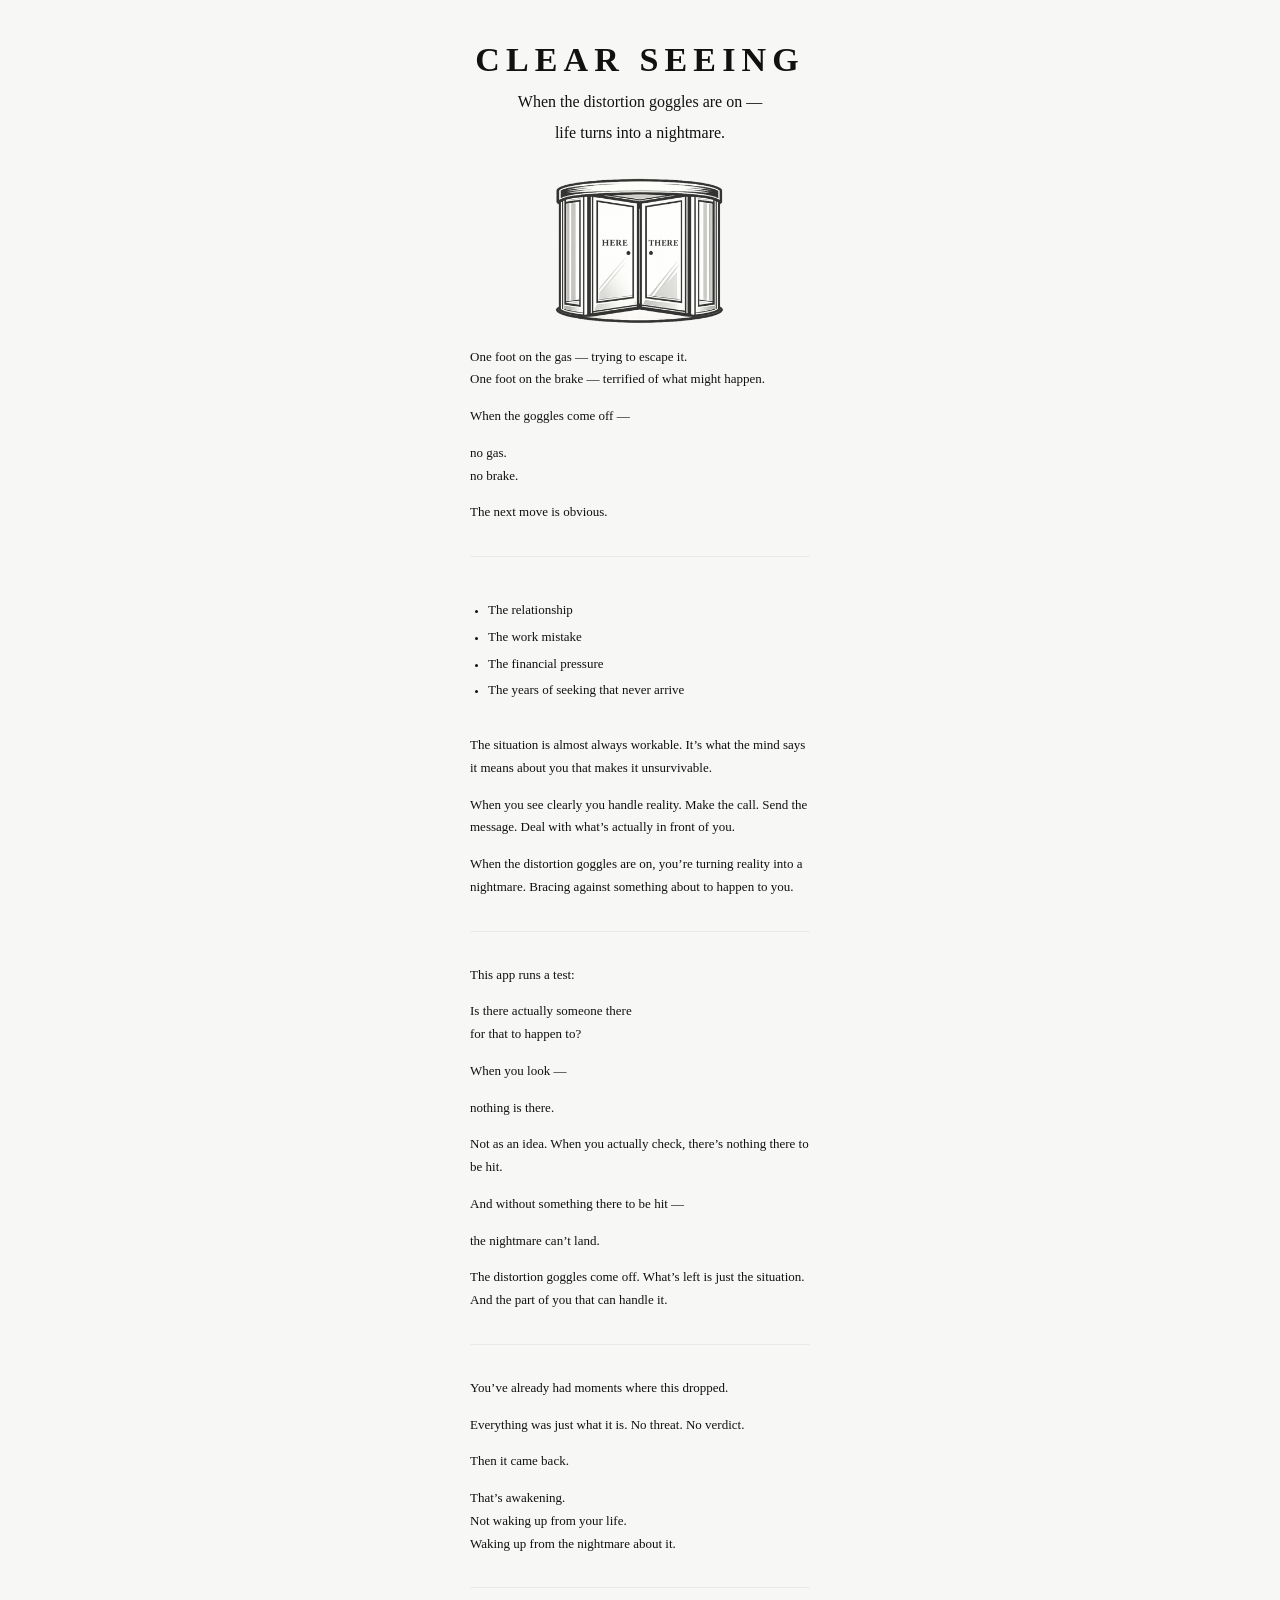
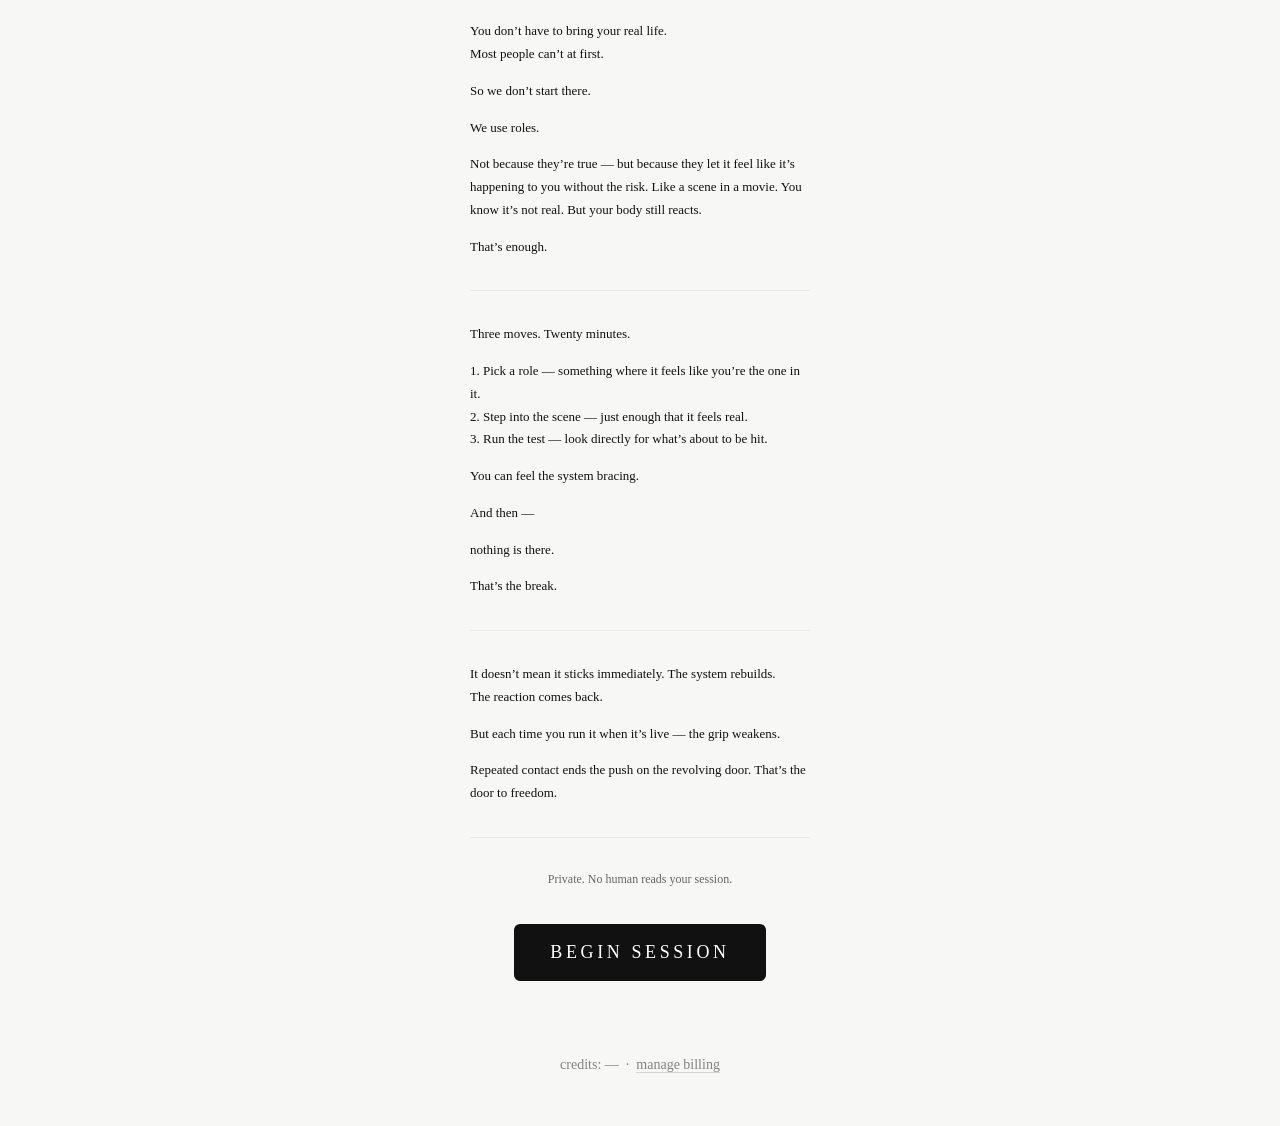
==== templates/index.html @ 1f86a377 "Update text to include testing context Modify the subtitle text in the index template to include the" ====
<!DOCTYPE html>
<html lang="en">
<head>
    <meta charset="UTF-8" />
    <meta name="viewport" content="width=device-width, initial-scale=1.0" />
    <title>Clear Seeing</title>
    <link rel="stylesheet" href="/static/style.css?v=12" />
</head>
<body>

<div id="app">

    <!-- LANDING SCREEN -->
    <div id="landing-screen">
        <div class="landing-inner">
            <h1 class="logo">CLEAR SEEING</h1>

            <div class="headline">
                <p>When the distortion goggles are on &mdash;</p>
                <p>life turns into a nightmare.</p>
            </div>

            <img src="/static/assets/revolving-door.png" class="door-image" alt="Revolving door">

            <div class="landing-body">
                <p>One foot on the gas &mdash; trying to escape it.<br>One foot on the brake &mdash; terrified of what might happen.</p>
                <p>When the goggles come off &mdash;</p>
                <p>no gas.<br>no brake.</p>
                <p>The next move is obvious.</p>
            </div>

            <div class="landing-rule"></div>

            <div class="landing-body">
                <ul class="nightmare-list">
                    <li>The relationship</li>
                    <li>The work mistake</li>
                    <li>The financial pressure</li>
                    <li>The years of seeking that never arrive</li>
                </ul>
                <p>The situation is almost always workable. It&rsquo;s what the mind says it means about you that makes it unsurvivable.</p>
                <p>When you see clearly you handle reality. Make the call. Send the message. Deal with what&rsquo;s actually in front of you.</p>
                <p>When the distortion goggles are on, you&rsquo;re turning reality into a nightmare. Bracing against something about to happen to you.</p>
            </div>

            <div class="landing-rule"></div>

            <div class="landing-body">
                <p>This app runs a test:</p>
                <p>Is there actually someone there<br>for that to happen to?</p>
                <p>When you look &mdash;</p>
                <p>nothing is there.</p>
                <p>Not as an idea. When you actually check, there&rsquo;s nothing there to be hit.</p>
                <p>And without something there to be hit &mdash;</p>
                <p>the nightmare can&rsquo;t land.</p>
                <p>The distortion goggles come off. What&rsquo;s left is just the situation. And the part of you that can handle it.</p>
            </div>

            <div class="landing-rule"></div>

            <div class="landing-body">
                <p>You&rsquo;ve already had moments where this dropped.</p>
                <p>Everything was just what it is. No threat. No verdict.</p>
                <p>Then it came back.</p>
                <p>That&rsquo;s awakening.<br>Not waking up from your life.<br>Waking up from the nightmare about it.</p>
            </div>

            <div class="landing-rule"></div>

            <div class="landing-body">
                <p>You don&rsquo;t have to bring your real life.<br>Most people can&rsquo;t at first.</p>
                <p>So we don&rsquo;t start there.</p>
                <p>We use roles.</p>
                <p>Not because they&rsquo;re true &mdash; but because they let it feel like it&rsquo;s happening to you without the risk. Like a scene in a movie. You know it&rsquo;s not real. But your body still reacts.</p>
                <p>That&rsquo;s enough.</p>
            </div>

            <div class="landing-rule"></div>

            <div class="landing-body">
                <p>Three moves. Twenty minutes.</p>
                <p>1. Pick a role &mdash; something where it feels like you&rsquo;re the one in it.<br>2. Step into the scene &mdash; just enough that it feels real.<br>3. Run the test &mdash; look directly for what&rsquo;s about to be hit.</p>
                <p>You can feel the system bracing.</p>
                <p>And then &mdash;</p>
                <p>nothing is there.</p>
                <p>That&rsquo;s the break.</p>
            </div>

            <div class="landing-rule"></div>

            <div class="landing-body">
                <p>It doesn&rsquo;t mean it sticks immediately. The system rebuilds.<br>The reaction comes back.</p>
                <p>But each time you run it when it&rsquo;s live &mdash; the grip weakens.</p>
                <p>Repeated contact ends the push on the revolving door. That&rsquo;s the door to freedom.</p>
            </div>

            <div class="landing-rule"></div>

            <p class="landing-prereq">Private. No human reads your session.</p>
            <button id="start-btn" onclick="startSession()">BEGIN SESSION</button>
        </div>
    </div>

    <!-- ORIENTATION SCREEN — card selection -->
    <div id="orientation-screen" style="display:none;">
        <div class="card-select-inner">
            <div class="session-logo">CLEAR SEEING</div>
            <div class="session-divider"></div>
            <p class="card-select-title">Pick one that feels closest</p>
            <p class="card-select-sub">You don&rsquo;t need it to be true. Just real enough so we can run the test.</p>

            <div class="card-grid">

                <div class="role-card" onclick="selectCard('THE IMPOSTER', this)">
                    <div class="card-icon">
                        <svg width="40" height="40" viewBox="0 0 40 40" fill="none" stroke="currentColor" stroke-width="1.5" stroke-linecap="round" stroke-linejoin="round">
                            <path d="M20 6 C12 6 7 11 7 18 L7 24 C7 30 13 35 20 35 C27 35 33 30 33 24 L33 18 C33 11 28 6 20 6 Z"/>
                            <path d="M14 20 Q14 23 17 23 Q20 23 20 20"/>
                            <path d="M20 20 Q20 23 23 23 Q26 23 26 20"/>
                            <path d="M13 28 Q16.5 31 20 31 Q23.5 31 27 28"/>
                        </svg>
                    </div>
                    <div class="card-name">THE IMPOSTER</div>
                    <div class="card-question">What if they see through me?</div>
                </div>

                <div class="role-card" onclick="selectCard('THE ABANDONED', this)">
                    <div class="card-icon">
                        <svg width="40" height="40" viewBox="0 0 40 40" fill="none" stroke="currentColor" stroke-width="1.5" stroke-linecap="round" stroke-linejoin="round">
                            <circle cx="20" cy="11" r="5"/>
                            <path d="M11 35 L11 26 C11 21 15 18 20 18 C25 18 29 21 29 26 L29 35"/>
                        </svg>
                    </div>
                    <div class="card-name">THE ABANDONED</div>
                    <div class="card-question">What if I get left out?</div>
                </div>

                <div class="role-card" onclick="selectCard('THE FRAUD', this)">
                    <div class="card-icon">
                        <svg width="40" height="40" viewBox="0 0 40 40" fill="none" stroke="currentColor" stroke-width="1.5" stroke-linecap="round" stroke-linejoin="round">
                            <path d="M20 5 L33 10 L33 22 C33 30 20 36 20 36 C20 36 7 30 7 22 L7 10 Z"/>
                            <path d="M21 12 L18 19 L22 21 L19 29"/>
                        </svg>
                    </div>
                    <div class="card-name">THE FRAUD</div>
                    <div class="card-question">What if I can&rsquo;t hold this together?</div>
                </div>

                <div class="role-card" onclick="selectCard('THE MARKED', this)">
                    <div class="card-icon">
                        <svg width="40" height="40" viewBox="0 0 40 40" fill="none" stroke="currentColor" stroke-width="1.5" stroke-linecap="round" stroke-linejoin="round">
                            <path d="M20 5 L33 10 L33 22 C33 30 20 36 20 36 C20 36 7 30 7 22 L7 10 Z"/>
                            <circle cx="20" cy="19" r="4"/>
                        </svg>
                    </div>
                    <div class="card-name">THE MARKED</div>
                    <div class="card-question">What if this defines me?</div>
                </div>

                <div class="role-card" onclick="selectCard('THE UNRAVELING', this)">
                    <div class="card-icon">
                        <svg width="40" height="40" viewBox="0 0 40 40" fill="none" stroke="currentColor" stroke-width="1.5" stroke-linecap="round" stroke-linejoin="round">
                            <path d="M5 20 C5 20 11 11 20 11 C29 11 35 20 35 20 C35 20 29 29 20 29 C11 29 5 20 5 20 Z"/>
                            <circle cx="20" cy="20" r="5"/>
                            <circle cx="20" cy="20" r="2" fill="currentColor" stroke="none"/>
                        </svg>
                    </div>
                    <div class="card-name">THE UNRAVELING</div>
                    <div class="card-question">What if everything starts slipping?</div>
                </div>

            </div>

            <p class="card-privacy">Private. No human reads your session.</p>
            <p class="card-how-link"><a href="/how-it-works">How does this work? &rarr;</a></p>

            <!-- hidden elements kept for JS compatibility until Step 3 -->
            <textarea id="orientation-input" style="display:none;" rows="3" onkeydown="handleOrientationKey(event)"></textarea>
            <button id="orientation-send-btn" style="display:none;" onclick="sendOrientationMessage()">Send</button>
            <p id="privacy-note" style="display:none;"></p>
        </div>
    </div>

    <!-- CHAT AREA -->
    <div id="chat-area" style="display:none;">
        <div id="chat-header">
            <div class="session-logo">CLEAR SEEING</div>
            <div class="session-divider"></div>
        </div>
        <div id="chat-intro"></div>
        <div id="situation-anchor" style="display:none;"></div>
        <div id="transcript"></div>
        <div id="input-row">
            <textarea id="user-input" placeholder="" rows="3" onkeydown="handleKey(event)"></textarea>
            <button id="send-btn" onclick="sendMessage()">Send</button>
        </div>
    </div>

    <!-- PERSISTENT FOOTER — visible on landing and during session -->
    <p class="session-footer">
        credits: <span id="tank-value">—</span>
        &nbsp;&middot;&nbsp;
        <a href="#" onclick="manageBilling(event)">manage billing</a>
    </p>

</div>

<script src="/static/app.js"></script>
<script>
document.getElementById('orientation-send-btn').addEventListener('click', function() {
    document.getElementById('privacy-note').style.display = 'none';
});
</script>
</body>
</html>
---- static/style.css ----
*, *::before, *::after {
    box-sizing: border-box;
    margin: 0;
    padding: 0;
}

:root {
    --bg: #F7F7F5;
    --fg: #111111;
    --muted: #666666;
    --border: #E5E5E5;
    --chat-border: #E5E5E5;
    --assistant-bg: #FFFFFF;
    --user-bg: #F0F0EE;
}

html, body {
    font-family: Georgia, serif;
    background: var(--bg);
    color: var(--fg);
    font-size: 16px;
    line-height: 1.65;
}

p {
    margin-bottom: 10px;
}

#app {
}

/* ─── LANDING ─────────────────────────────────────────────── */

#landing-screen {
    display: flex;
    align-items: center;
    justify-content: center;
    min-height: 100vh;
    padding: 2rem 1rem;
}

.landing-inner {
    display: flex;
    flex-direction: column;
    align-items: center;
    width: 100%;
    max-width: 340px;
    text-align: center;
}

.logo {
    font-family: Georgia, serif;
    font-size: 34px;
    font-weight: bold;
    letter-spacing: 0.18em;
    color: var(--fg);
    text-transform: uppercase;
    margin-bottom: 4px;
}

.door-image {
    width: 180px;
    max-width: 180px;
    opacity: 0.8;
    display: block;
    margin: 20px auto 16px auto;
}

.nightmare-list,
.nightmare-list li {
    font-size: 13px !important;
    line-height: 1.75 !important;
    font-weight: normal !important;
    font-family: inherit !important;
    color: var(--fg) !important;
}

.nightmare-list {
    margin: 10px 0 14px 0;
    padding-left: 18px;
}

.nightmare-list li {
    margin-bottom: 4px;
}

.nightmare-list li::marker {
    font-size: 0.9em;
}

.headline {
    line-height: 1.3;
    color: var(--fg);
}

.headline > div:first-child {
    font-size: 15px;
    margin-top: 0;
}

.headline .italic {
    font-size: 15px;
    font-style: italic;
    margin-top: 4px;
}

.subtext {
    font-size: 1rem;
    color: var(--fg);
    margin-top: 10px;
    margin-bottom: 16px;
}

.landing-rule {
    width: 100%;
    height: 1px;
    background: #EAEAEA;
    margin: 32px 0;
}

.landing-body {
    width: 100%;
    text-align: left;
    display: flex;
    flex-direction: column;
    gap: 14px;
}

.landing-body p {
    font-size: 13px;
    color: var(--fg);
    line-height: 1.75;
    margin: 0;
}

.landing-tagline {
    font-size: 14px;
    font-weight: bold;
    color: var(--fg);
    line-height: 1.6;
    text-align: center;
    margin: 0;
}

.landing-prereq {
    font-size: 12px;
    color: #666666;
    text-align: center;
    margin: 0 0 12px 0;
    line-height: 1.5;
}

#start-btn {
    background: #111111;
    border: none;
    color: #FFFFFF;
    font-family: Georgia, serif;
    font-size: 18px;
    padding: 18px 36px;
    cursor: pointer;
    letter-spacing: 0.2em;
    text-transform: uppercase;
    margin-top: 24px;
    border-radius: 6px;
    transition: all 0.15s ease;
}

#start-btn:hover {
    background: #333333;
    transform: translateY(-1px);
}

#start-btn:disabled {
    opacity: 0.5;
    cursor: not-allowed;
}

.landing-footer {
    font-size: 0.8rem;
    color: var(--muted);
}

.landing-footer a {
    color: var(--muted);
    text-decoration: none;
    border-bottom: 1px solid #CCCCCC;
}

.landing-footer a:hover {
    color: var(--fg);
    border-bottom-color: var(--fg);
}

/* ─── ORIENTATION / SESSION SCREEN ───────────────────────── */

#orientation-screen {
    display: flex;
    align-items: center;
    justify-content: center;
    min-height: 100vh;
    padding: 2rem 1rem;
}

.orientation-inner {
    display: flex;
    flex-direction: column;
    align-items: center;
    width: 100%;
    max-width: 460px;
    gap: 0;
    text-align: center;
}

.session-header {
    display: flex;
    flex-direction: column;
    align-items: center;
    gap: 0.75rem;
}

.session-logo {
    font-size: 20px;
    letter-spacing: 0.25em;
    font-weight: normal;
    color: var(--fg);
    text-transform: uppercase;
}

.session-headline {
    display: flex;
    flex-direction: column;
    gap: 0;
    line-height: 1.3;
}

.session-push {
    font-size: 24px;
    color: var(--fg);
}

.session-obvious {
    font-size: 24px;
    font-style: italic;
    color: var(--fg);
}

.session-divider {
    width: 180px;
    height: 1px;
    background: #EAEAEA;
    margin: 0.8rem 0 1.4rem;
}

.session-prompt {
    font-size: 20px;
    color: var(--fg);
    margin: 0 0 6px;
}

.session-preamble {
    font-size: 13px;
    font-style: italic;
    color: #666666;
    text-align: center;
    margin-bottom: 6px;
    line-height: 1.6;
}

.session-how-link {
    font-size: 13px;
    text-align: center;
    margin-top: 0;
    margin-bottom: 1.6rem;
}

.session-how-link a {
    color: #555555;
    text-decoration: none;
}

.session-how-link a:hover {
    color: #888888;
}

body.session-started .session-preamble {
    display: none;
}

.orientation-input-wrap {
    width: 100%;
}

.orientation-input-row {
    display: flex;
    gap: 10px;
    width: 100%;
    align-items: center;
}

#orientation-input {
    flex: 1;
    font-family: Georgia, serif;
    font-size: 0.95rem;
    background: #FFFFFF;
    border: 1px solid #DDDDDD;
    border-radius: 10px;
    color: var(--fg);
    padding: 14px;
    resize: none;
    outline: none;
    line-height: 1.5;
    box-shadow: 0 2px 12px rgba(0, 0, 0, 0.05);
    transition: all 0.2s ease;
}

#orientation-input:focus {
    border-color: #BBBBBB;
    box-shadow: 0 4px 18px rgba(0, 0, 0, 0.08);
}

#orientation-send-btn {
    background: #111111;
    border: none;
    border-radius: 6px;
    color: #FFFFFF;
    font-family: Georgia, serif;
    font-size: 0.8rem;
    padding: 10px 16px;
    cursor: pointer;
    letter-spacing: 0.12em;
    text-transform: uppercase;
    white-space: nowrap;
    height: 42px;
    transition: all 0.15s ease;
}

#orientation-send-btn:hover {
    background: #333333;
    transform: translateY(-1px);
}

#orientation-send-btn:disabled {
    opacity: 0.4;
    cursor: not-allowed;
}

/* ─── CARD SELECTION SCREEN ─────────────────────────────── */

.card-select-inner {
    display: flex;
    flex-direction: column;
    align-items: center;
    width: 100%;
    max-width: 720px;
    text-align: center;
    padding: 0 1rem;
}

.card-select-title {
    font-size: 20px;
    font-weight: bold;
    color: var(--fg);
    margin: 0 0 6px;
    letter-spacing: 0.02em;
}

.card-select-sub {
    font-size: 14px;
    color: #777777;
    font-style: italic;
    margin: 0 0 32px;
}

.card-grid {
    display: flex;
    flex-wrap: wrap;
    justify-content: center;
    gap: 20px;
    width: 100%;
    margin-bottom: 28px;
}

.role-card {
    width: 200px;
    background: #FFFFFF;
    border: 1.5px solid transparent;
    border-radius: 12px;
    padding: 24px 20px;
    cursor: pointer;
    box-shadow: 0 2px 12px rgba(0, 0, 0, 0.07);
    transition: box-shadow 0.18s ease, border-color 0.18s ease, transform 0.18s ease;
    text-align: center;
}

.role-card:hover {
    box-shadow: 0 6px 24px rgba(0, 0, 0, 0.13);
    transform: translateY(-2px);
}

.role-card.selected {
    border-color: #333333;
    box-shadow: 0 4px 20px rgba(0, 0, 0, 0.12);
}

.card-icon {
    display: flex;
    justify-content: center;
    align-items: center;
    margin-bottom: 12px;
    color: #444444;
}

.card-name {
    font-size: 11px;
    font-weight: bold;
    letter-spacing: 0.15em;
    text-transform: uppercase;
    color: var(--fg);
    margin-bottom: 8px;
}

.card-question {
    font-size: 14px;
    color: #666666;
    line-height: 1.5;
    font-style: italic;
}

#card-continue-wrap {
    margin-bottom: 24px;
}

#card-continue-btn {
    background: #111111;
    border: none;
    border-radius: 6px;
    color: #FFFFFF;
    font-family: Georgia, serif;
    font-size: 0.8rem;
    padding: 12px 36px;
    cursor: pointer;
    letter-spacing: 0.12em;
    text-transform: uppercase;
    transition: all 0.15s ease;
}

#card-continue-btn:hover {
    background: #333333;
    transform: translateY(-1px);
}

.card-privacy {
    font-size: 12px;
    color: #888888;
    margin: 0 0 6px;
}

.card-how-link {
    font-size: 13px;
    margin: 0;
}

.card-how-link a {
    color: #555555;
    text-decoration: none;
}

.card-how-link a:hover {
    color: #888888;
}

/* ─── CHAT HEADER (carried from session entry) ────────────── */

#chat-header {
    display: flex;
    flex-direction: column;
    align-items: center;
    text-align: center;
    padding: 1.6rem 0 0;
    gap: 0.6rem;
    margin-bottom: 24px;
}

#chat-header .session-logo {
    font-size: 20px;
    letter-spacing: 0.25em;
}

/* ─── SITUATION ANCHOR ────────────────────────────────────── */

#situation-anchor {
    display: flex;
    flex-direction: column;
    gap: 0.3rem;
    padding: 1.4rem 0 1.2rem;
    border-bottom: 1px solid #E5E5E5;
    margin-bottom: 0.5rem;
}

.anchor-label {
    font-size: 0.65rem;
    letter-spacing: 0.25em;
    color: var(--muted);
    text-transform: uppercase;
}

.anchor-text {
    font-size: 0.95rem;
    color: #444444;
    font-style: italic;
    line-height: 1.55;
}

/* ─── MAIN CONTAINER ──────────────────────────────────────── */

.main-container {
    max-width: 680px;
    margin: 0 auto;
    padding: 40px 20px;
}

/* ─── CHAT AREA ───────────────────────────────────────────── */

#chat-area {
    display: flex;
    flex-direction: column;
    max-width: 680px;
    margin: 0 auto;
    padding: 40px 20px;
}

#chat-intro {
    display: flex;
    flex-direction: column;
    padding: 1rem 0 0;
}

#transcript {
    flex: 1;
    display: flex;
    flex-direction: column;
    gap: 1.2rem;
    padding: 1rem 0;
}

.message {
    padding: 12px 14px;
    font-size: 0.95rem;
    line-height: 1.5;
    white-space: pre-wrap;
    border-radius: 6px;
}

.message.assistant {
    background: #FFFFFF;
    border: 1px solid #F0F0F0;
    border-radius: 10px;
    color: #111111;
    align-self: flex-start;
    margin-right: auto;
    margin-left: 0;
    max-width: 75%;
    margin-top: 10px;
    margin-bottom: 10px;
    padding: 14px 16px;
    box-shadow: 0 2px 8px rgba(0, 0, 0, 0.04);
}

.message.user {
    background: #F0F0EE;
    border: 1px solid #E5E5E5;
    color: #111111;
    align-self: flex-end;
    margin-left: auto;
    margin-right: 0;
    max-width: 65%;
    margin-top: 14px;
    margin-bottom: 14px;
}

#input-row {
    display: flex;
    gap: 10px;
    padding: 1rem 0 1.5rem;
    border-top: 1px solid var(--chat-border);
    align-items: center;
    margin-top: 8px;
}

#user-input {
    flex: 1;
    font-family: Georgia, serif;
    font-size: 0.95rem;
    background: #FFFFFF;
    border: 1px solid #DDDDDD;
    border-radius: 10px;
    color: var(--fg);
    padding: 14px;
    resize: none;
    outline: none;
    line-height: 1.5;
    box-shadow: 0 2px 12px rgba(0, 0, 0, 0.05);
    transition: all 0.2s ease;
}

#user-input:focus {
    border-color: #BBBBBB;
    box-shadow: 0 4px 18px rgba(0, 0, 0, 0.08);
}

#send-btn {
    background: #111111;
    border: none;
    border-radius: 6px;
    color: #FFFFFF;
    font-family: Georgia, serif;
    font-size: 0.85rem;
    padding: 0.6rem 1.2rem;
    cursor: pointer;
    letter-spacing: 0.03em;
    height: 42px;
    transition: all 0.15s ease;
}

#send-btn:hover {
    background: #333333;
    transform: translateY(-1px);
}

#send-btn:disabled {
    opacity: 0.4;
    cursor: not-allowed;
}

/* ─── AUTH WALL ───────────────────────────────────────────── */

#auth-wall {
    display: flex;
    flex-direction: column;
    align-items: center;
    justify-content: center;
    height: 100vh;
    gap: 1.5rem;
    color: var(--muted);
    font-style: italic;
}

/* ─── PERSISTENT SESSION FOOTER ───────────────────────────── */

.session-footer {
    font-size: 14px;
    color: var(--muted);
    text-align: center;
    margin-top: 40px;
    padding-bottom: 40px;
    opacity: 0.8;
}

.session-footer a {
    color: var(--muted);
    text-decoration: none;
    border-bottom: 1px solid #CCCCCC;
}

.session-footer a:hover {
    color: var(--fg);
    border-bottom-color: var(--fg);
}
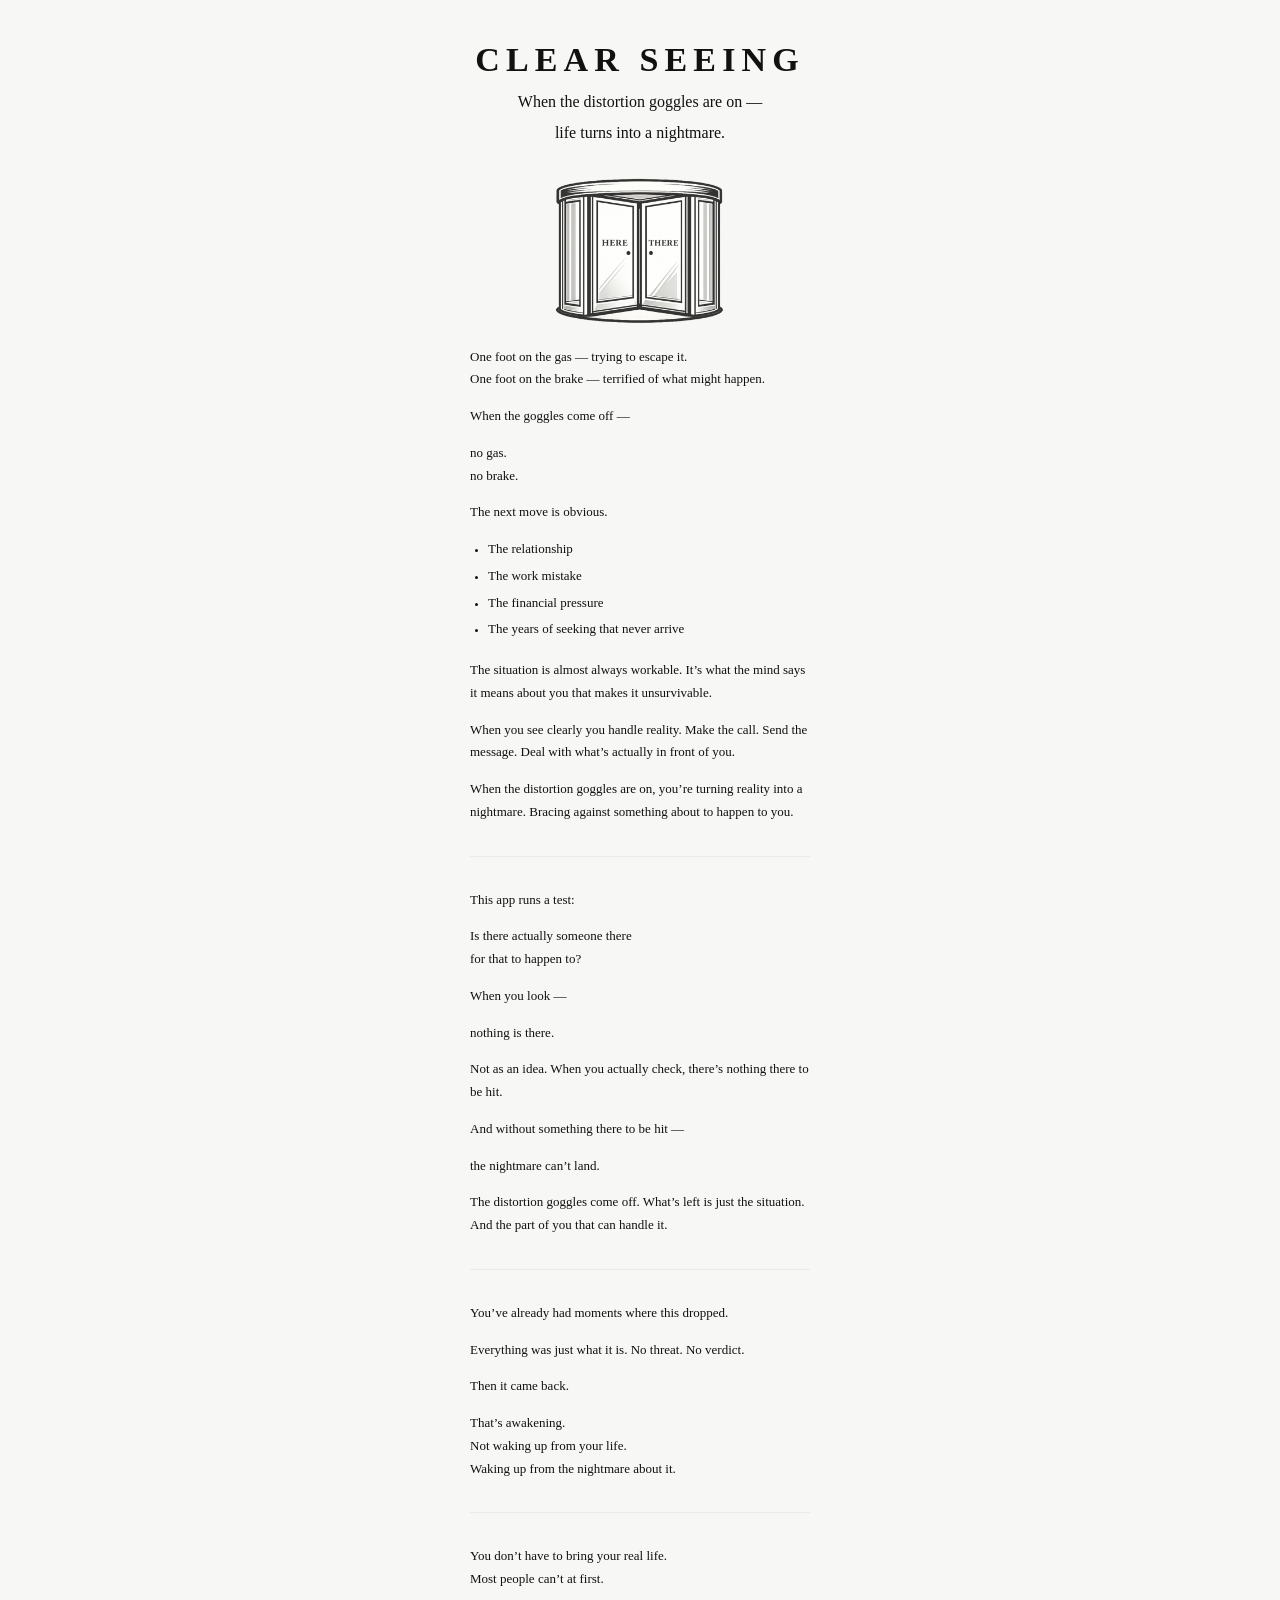
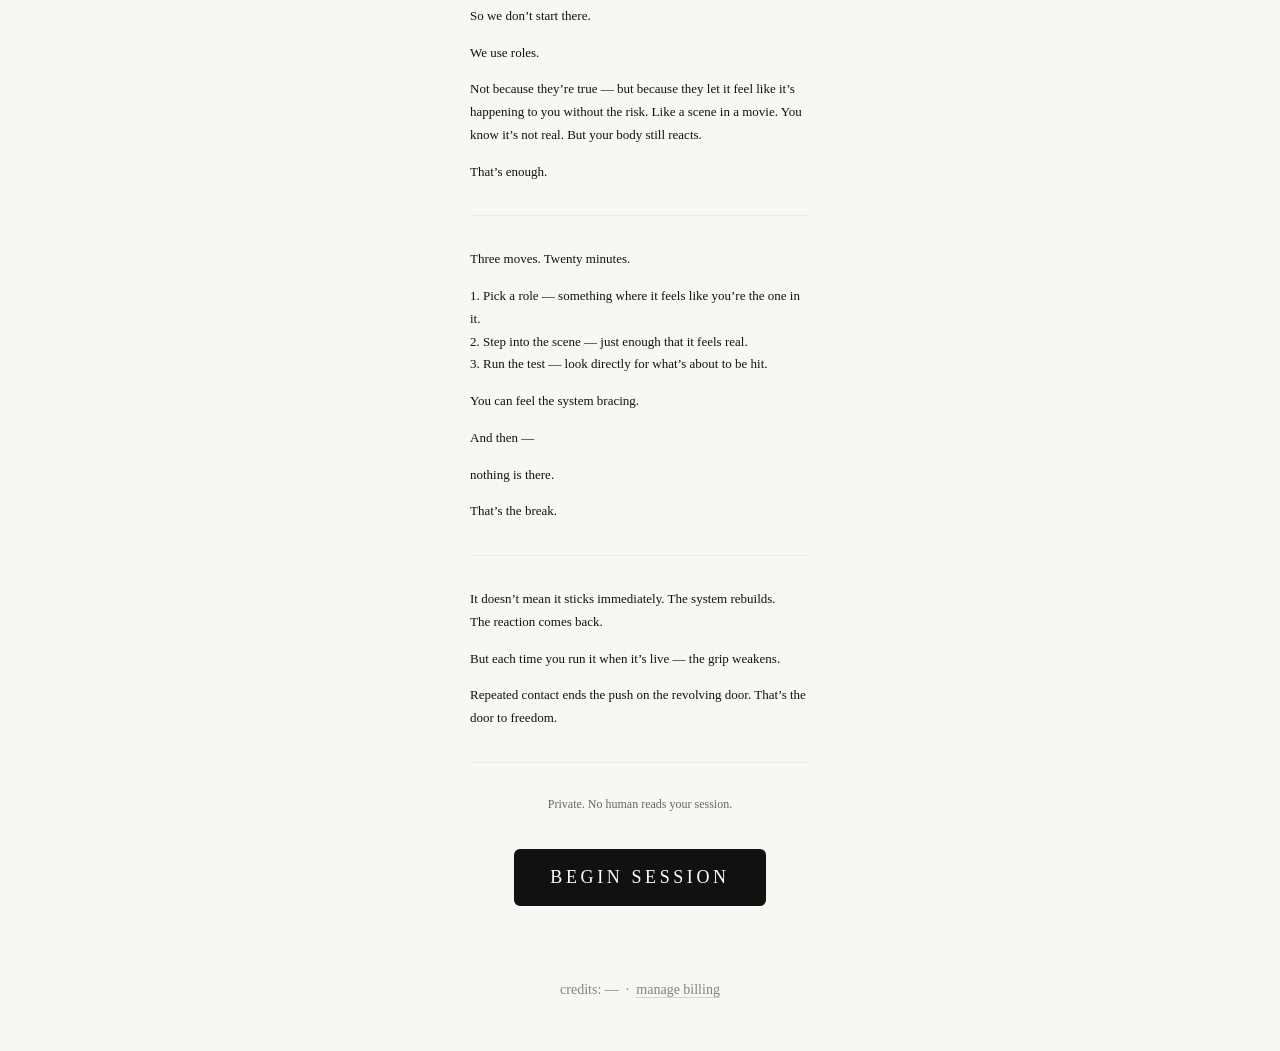
==== commit 78df135b: "Tighten spacing between a sentence and its accompanying list Update CSS to remove margin from the li" ====
--- a/templates/index.html
+++ b/templates/index.html
@@ -4,7 +4,7 @@
     <meta charset="UTF-8" />
     <meta name="viewport" content="width=device-width, initial-scale=1.0" />
     <title>Clear Seeing</title>
-    <link rel="stylesheet" href="/static/style.css?v=12" />
+    <link rel="stylesheet" href="/static/style.css?v=13" />
 </head>
 <body>
 
@@ -27,11 +27,6 @@
                 <p>When the goggles come off &mdash;</p>
                 <p>no gas.<br>no brake.</p>
                 <p>The next move is obvious.</p>
-            </div>
-
-            <div class="landing-rule"></div>
-
-            <div class="landing-body">
                 <ul class="nightmare-list">
                     <li>The relationship</li>
                     <li>The work mistake</li>
--- a/static/style.css
+++ b/static/style.css
@@ -76,7 +76,7 @@
 }
 
 .nightmare-list {
-    margin: 10px 0 14px 0;
+    margin: 0 0 0 0;
     padding-left: 18px;
 }
 
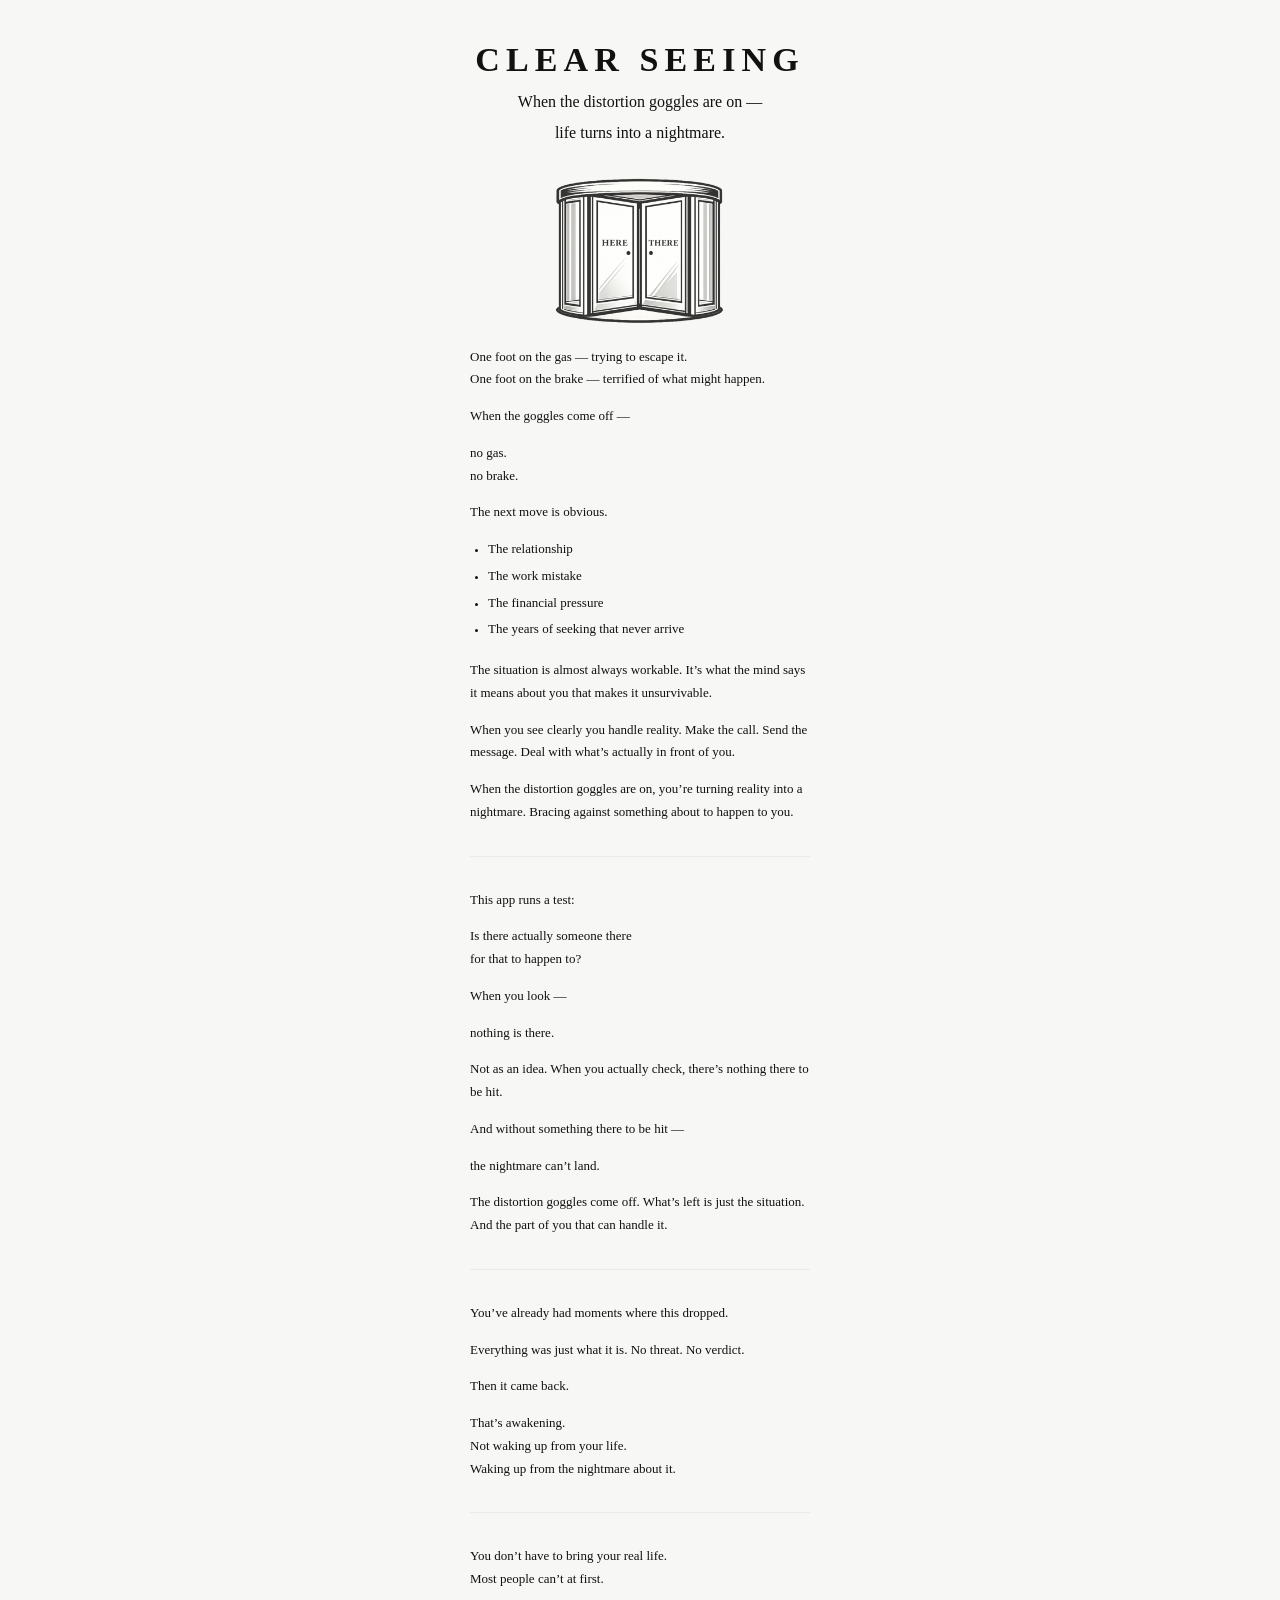
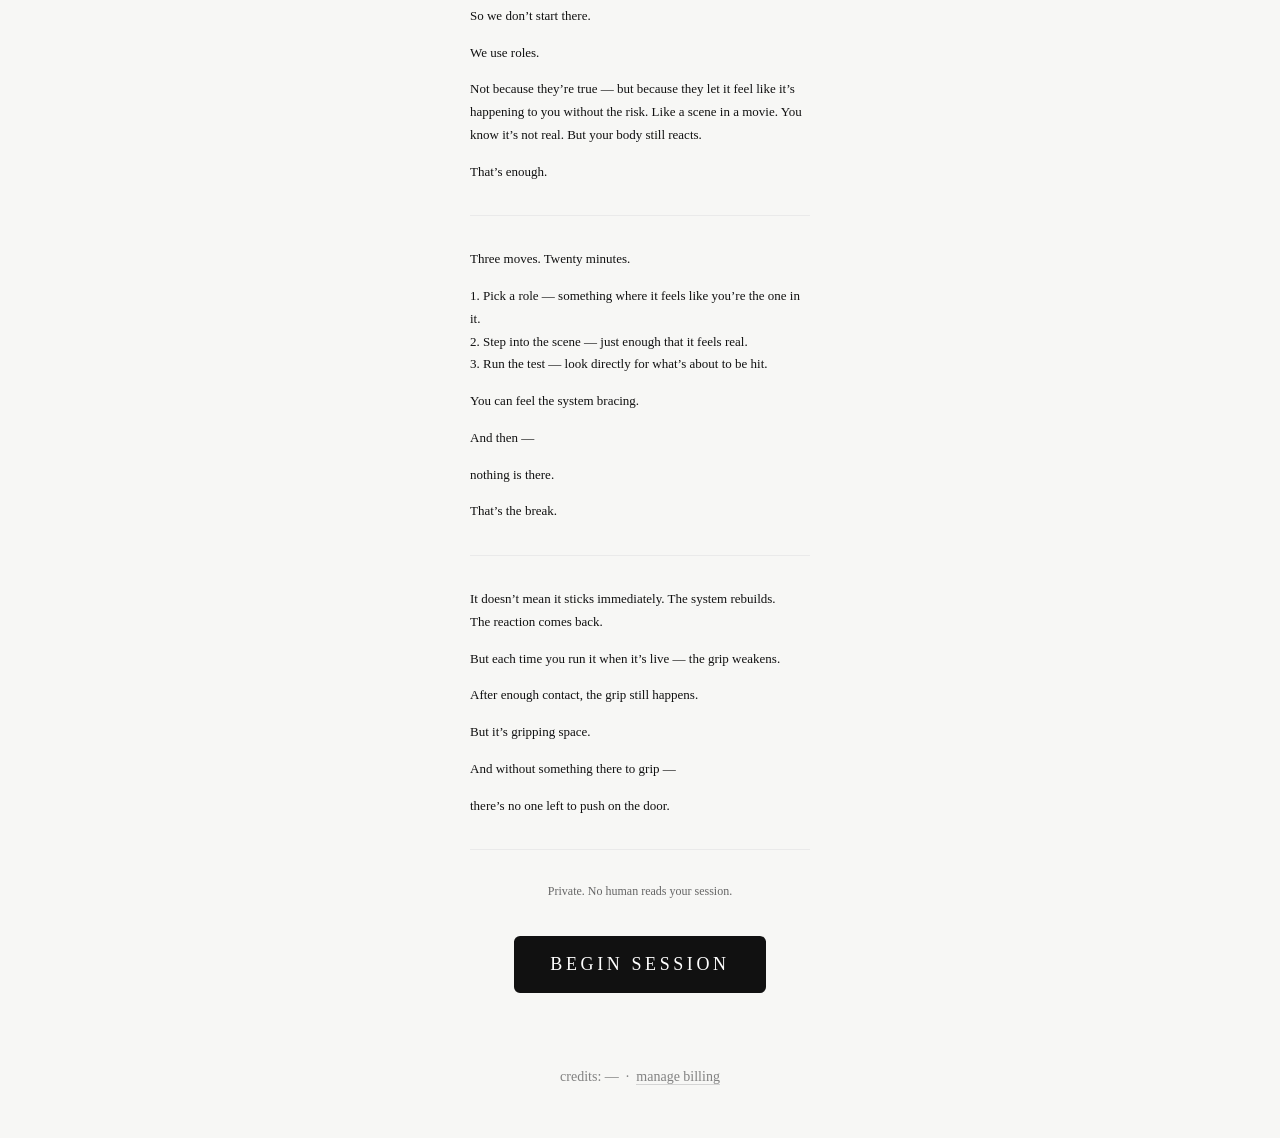
==== commit 8b42f9bf: "Update landing page text to new phrasing Modify specific paragraphs within the landing page HTML tem" ====
--- a/templates/index.html
+++ b/templates/index.html
@@ -86,7 +86,10 @@
             <div class="landing-body">
                 <p>It doesn&rsquo;t mean it sticks immediately. The system rebuilds.<br>The reaction comes back.</p>
                 <p>But each time you run it when it&rsquo;s live &mdash; the grip weakens.</p>
-                <p>Repeated contact ends the push on the revolving door. That&rsquo;s the door to freedom.</p>
+                <p>After enough contact, the grip still happens.</p>
+                <p>But it&rsquo;s gripping space.</p>
+                <p>And without something there to grip &mdash;</p>
+                <p>there&rsquo;s no one left to push on the door.</p>
             </div>
 
             <div class="landing-rule"></div>
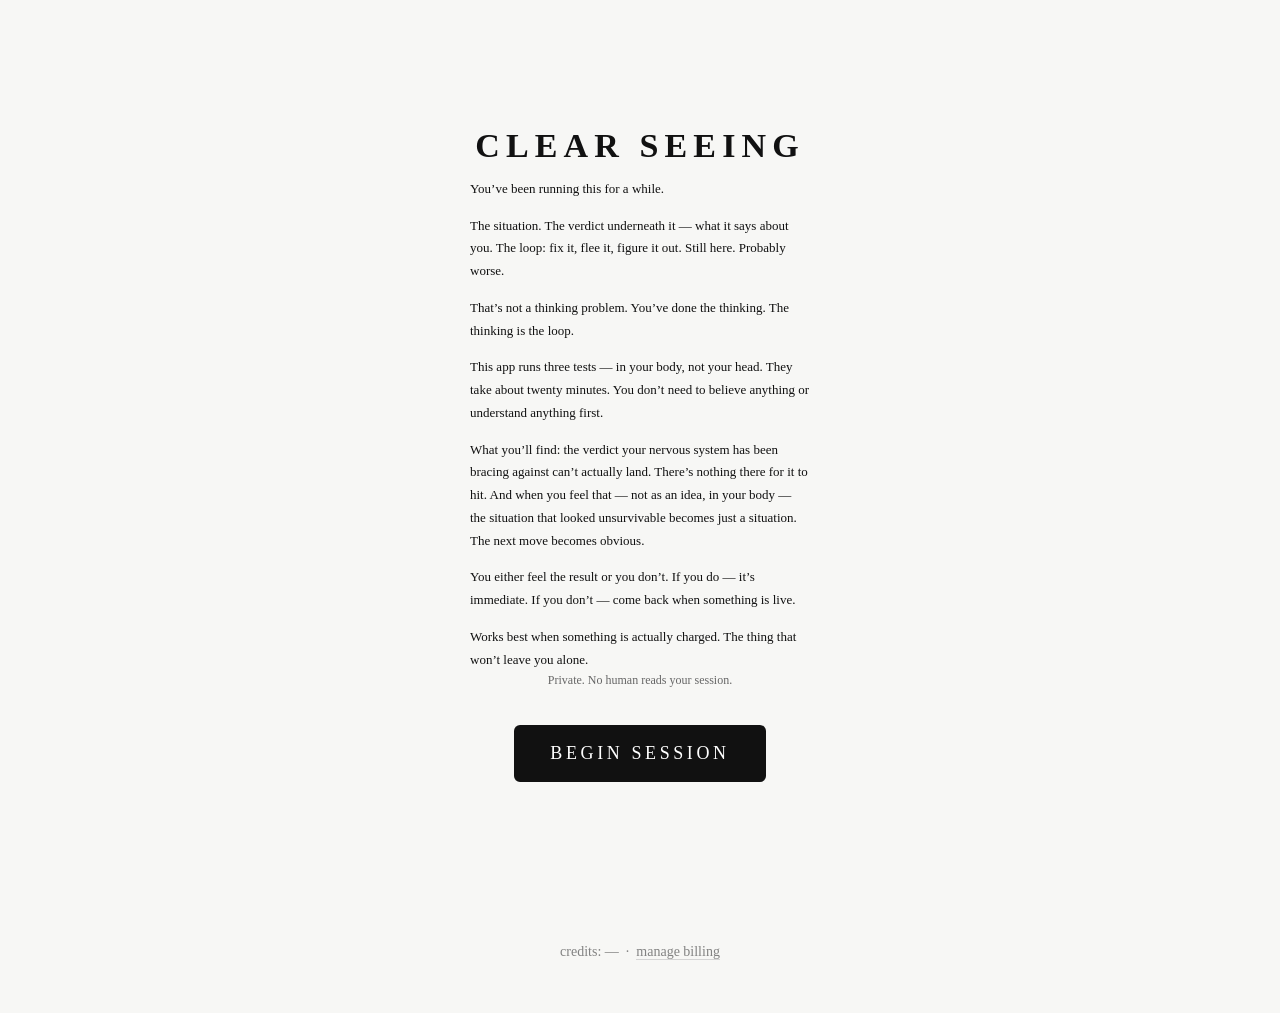
==== commit 1ebdd8b6: "Update landing page and navigation link text Replace existing landing page copy with new text and up" ====
--- a/templates/index.html
+++ b/templates/index.html
@@ -15,84 +15,15 @@
         <div class="landing-inner">
             <h1 class="logo">CLEAR SEEING</h1>
 
-            <div class="headline">
-                <p>When the distortion goggles are on &mdash;</p>
-                <p>life turns into a nightmare.</p>
+            <div class="landing-body">
+                <p>You&rsquo;ve been running this for a while.</p>
+                <p>The situation. The verdict underneath it &mdash; what it says about you. The loop: fix it, flee it, figure it out. Still here. Probably worse.</p>
+                <p>That&rsquo;s not a thinking problem. You&rsquo;ve done the thinking. The thinking is the loop.</p>
+                <p>This app runs three tests &mdash; in your body, not your head. They take about twenty minutes. You don&rsquo;t need to believe anything or understand anything first.</p>
+                <p>What you&rsquo;ll find: the verdict your nervous system has been bracing against can&rsquo;t actually land. There&rsquo;s nothing there for it to hit. And when you feel that &mdash; not as an idea, in your body &mdash; the situation that looked unsurvivable becomes just a situation. The next move becomes obvious.</p>
+                <p>You either feel the result or you don&rsquo;t. If you do &mdash; it&rsquo;s immediate. If you don&rsquo;t &mdash; come back when something is live.</p>
+                <p>Works best when something is actually charged. The thing that won&rsquo;t leave you alone.</p>
             </div>
-
-            <img src="/static/assets/revolving-door.png" class="door-image" alt="Revolving door">
-
-            <div class="landing-body">
-                <p>One foot on the gas &mdash; trying to escape it.<br>One foot on the brake &mdash; terrified of what might happen.</p>
-                <p>When the goggles come off &mdash;</p>
-                <p>no gas.<br>no brake.</p>
-                <p>The next move is obvious.</p>
-                <ul class="nightmare-list">
-                    <li>The relationship</li>
-                    <li>The work mistake</li>
-                    <li>The financial pressure</li>
-                    <li>The years of seeking that never arrive</li>
-                </ul>
-                <p>The situation is almost always workable. It&rsquo;s what the mind says it means about you that makes it unsurvivable.</p>
-                <p>When you see clearly you handle reality. Make the call. Send the message. Deal with what&rsquo;s actually in front of you.</p>
-                <p>When the distortion goggles are on, you&rsquo;re turning reality into a nightmare. Bracing against something about to happen to you.</p>
-            </div>
-
-            <div class="landing-rule"></div>
-
-            <div class="landing-body">
-                <p>This app runs a test:</p>
-                <p>Is there actually someone there<br>for that to happen to?</p>
-                <p>When you look &mdash;</p>
-                <p>nothing is there.</p>
-                <p>Not as an idea. When you actually check, there&rsquo;s nothing there to be hit.</p>
-                <p>And without something there to be hit &mdash;</p>
-                <p>the nightmare can&rsquo;t land.</p>
-                <p>The distortion goggles come off. What&rsquo;s left is just the situation. And the part of you that can handle it.</p>
-            </div>
-
-            <div class="landing-rule"></div>
-
-            <div class="landing-body">
-                <p>You&rsquo;ve already had moments where this dropped.</p>
-                <p>Everything was just what it is. No threat. No verdict.</p>
-                <p>Then it came back.</p>
-                <p>That&rsquo;s awakening.<br>Not waking up from your life.<br>Waking up from the nightmare about it.</p>
-            </div>
-
-            <div class="landing-rule"></div>
-
-            <div class="landing-body">
-                <p>You don&rsquo;t have to bring your real life.<br>Most people can&rsquo;t at first.</p>
-                <p>So we don&rsquo;t start there.</p>
-                <p>We use roles.</p>
-                <p>Not because they&rsquo;re true &mdash; but because they let it feel like it&rsquo;s happening to you without the risk. Like a scene in a movie. You know it&rsquo;s not real. But your body still reacts.</p>
-                <p>That&rsquo;s enough.</p>
-            </div>
-
-            <div class="landing-rule"></div>
-
-            <div class="landing-body">
-                <p>Three moves. Twenty minutes.</p>
-                <p>1. Pick a role &mdash; something where it feels like you&rsquo;re the one in it.<br>2. Step into the scene &mdash; just enough that it feels real.<br>3. Run the test &mdash; look directly for what&rsquo;s about to be hit.</p>
-                <p>You can feel the system bracing.</p>
-                <p>And then &mdash;</p>
-                <p>nothing is there.</p>
-                <p>That&rsquo;s the break.</p>
-            </div>
-
-            <div class="landing-rule"></div>
-
-            <div class="landing-body">
-                <p>It doesn&rsquo;t mean it sticks immediately. The system rebuilds.<br>The reaction comes back.</p>
-                <p>But each time you run it when it&rsquo;s live &mdash; the grip weakens.</p>
-                <p>After enough contact, the grip still happens.</p>
-                <p>But it&rsquo;s gripping space.</p>
-                <p>And without something there to grip &mdash;</p>
-                <p>there&rsquo;s no one left to push on the door.</p>
-            </div>
-
-            <div class="landing-rule"></div>
 
             <p class="landing-prereq">Private. No human reads your session.</p>
             <button id="start-btn" onclick="startSession()">BEGIN SESSION</button>
@@ -170,7 +101,7 @@
             </div>
 
             <p class="card-privacy">Private. No human reads your session.</p>
-            <p class="card-how-link"><a href="/how-it-works">How does this work? &rarr;</a></p>
+            <p class="card-how-link"><a href="/how-it-works">Want to know what&rsquo;s behind this? &rarr;</a></p>
 
             <!-- hidden elements kept for JS compatibility until Step 3 -->
             <textarea id="orientation-input" style="display:none;" rows="3" onkeydown="handleOrientationKey(event)"></textarea>
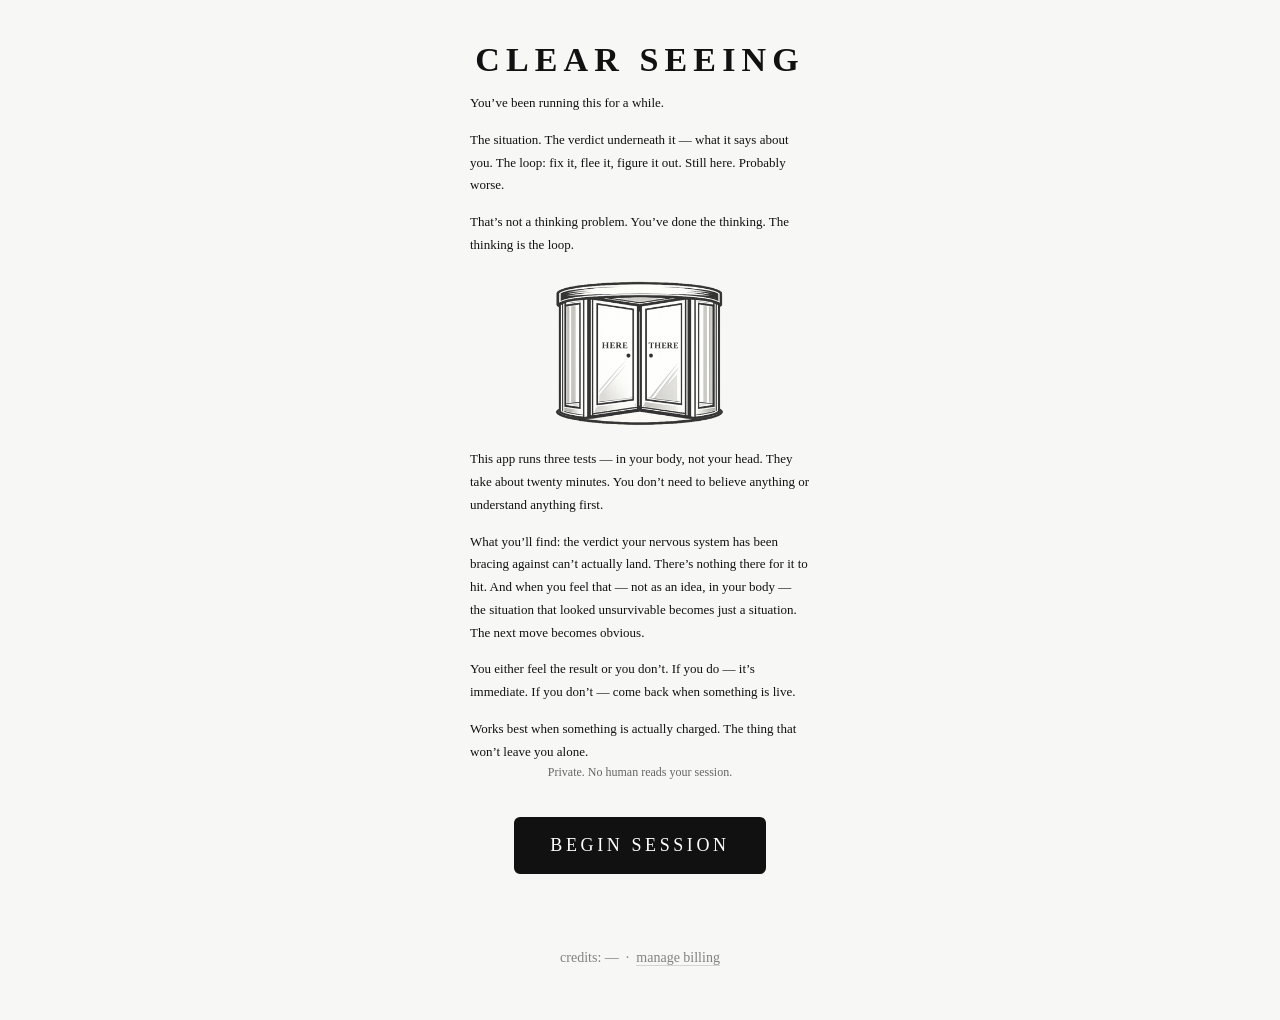
==== commit 88502a38: "Restore revolving door image to the landing page Add the revolving door image back to the landing pa" ====
--- a/templates/index.html
+++ b/templates/index.html
@@ -19,6 +19,11 @@
                 <p>You&rsquo;ve been running this for a while.</p>
                 <p>The situation. The verdict underneath it &mdash; what it says about you. The loop: fix it, flee it, figure it out. Still here. Probably worse.</p>
                 <p>That&rsquo;s not a thinking problem. You&rsquo;ve done the thinking. The thinking is the loop.</p>
+            </div>
+
+            <img src="/static/assets/revolving-door.png" class="door-image" alt="Revolving door">
+
+            <div class="landing-body">
                 <p>This app runs three tests &mdash; in your body, not your head. They take about twenty minutes. You don&rsquo;t need to believe anything or understand anything first.</p>
                 <p>What you&rsquo;ll find: the verdict your nervous system has been bracing against can&rsquo;t actually land. There&rsquo;s nothing there for it to hit. And when you feel that &mdash; not as an idea, in your body &mdash; the situation that looked unsurvivable becomes just a situation. The next move becomes obvious.</p>
                 <p>You either feel the result or you don&rsquo;t. If you do &mdash; it&rsquo;s immediate. If you don&rsquo;t &mdash; come back when something is live.</p>
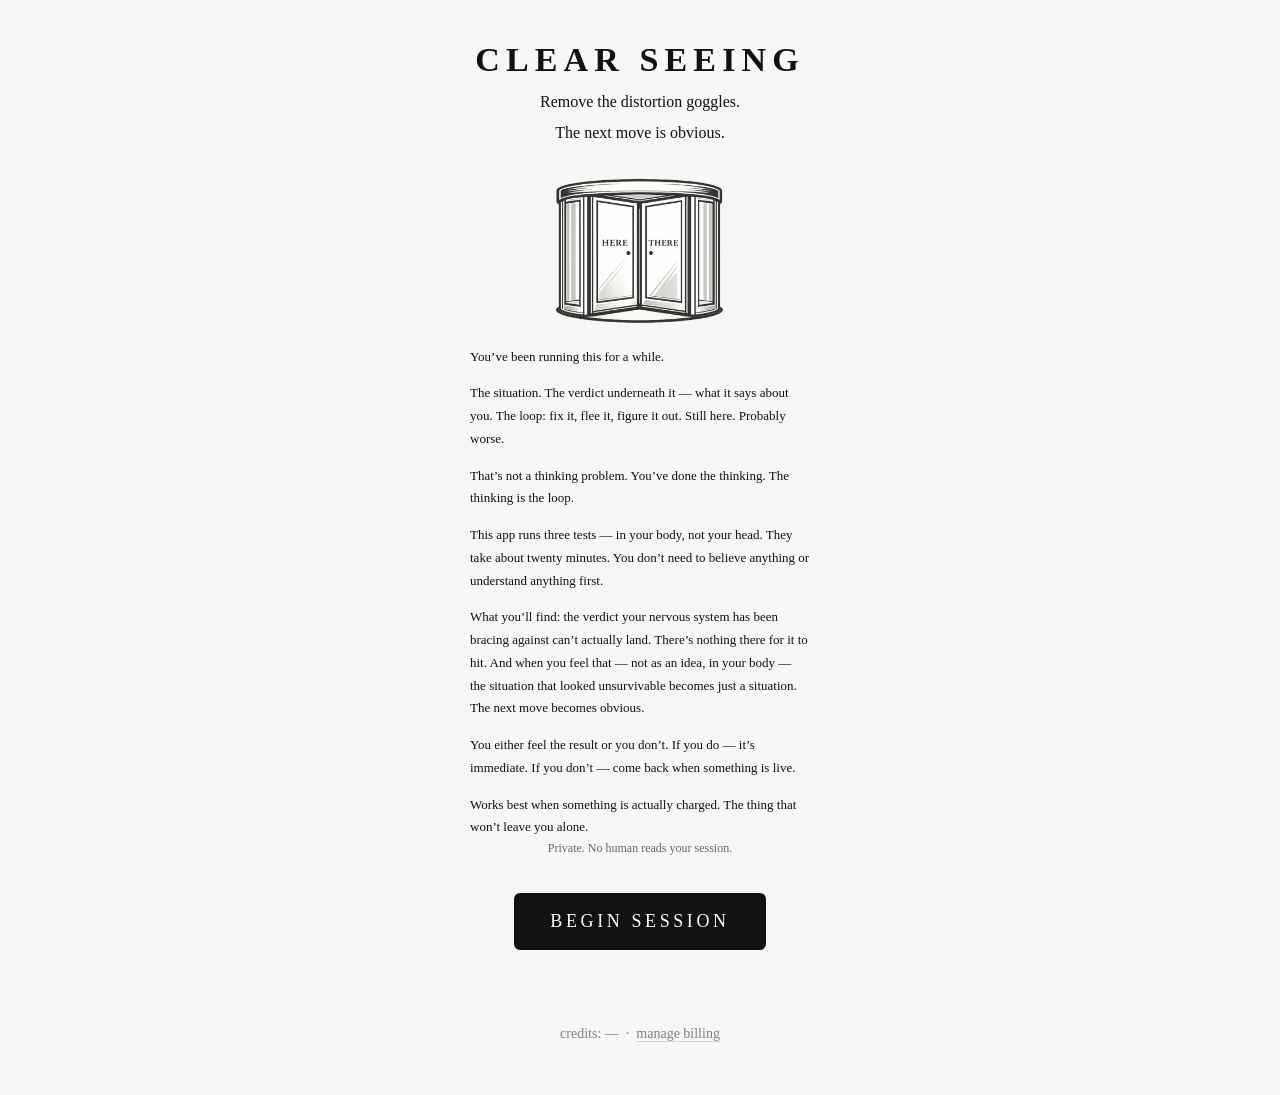
==== commit e12ece4e: "Update landing page layout to match original design Restructure `templates/index.html` to place the " ====
--- a/templates/index.html
+++ b/templates/index.html
@@ -15,15 +15,17 @@
         <div class="landing-inner">
             <h1 class="logo">CLEAR SEEING</h1>
 
-            <div class="landing-body">
-                <p>You&rsquo;ve been running this for a while.</p>
-                <p>The situation. The verdict underneath it &mdash; what it says about you. The loop: fix it, flee it, figure it out. Still here. Probably worse.</p>
-                <p>That&rsquo;s not a thinking problem. You&rsquo;ve done the thinking. The thinking is the loop.</p>
+            <div class="headline">
+                <p>Remove the distortion goggles.</p>
+                <p>The next move is obvious.</p>
             </div>
 
             <img src="/static/assets/revolving-door.png" class="door-image" alt="Revolving door">
 
             <div class="landing-body">
+                <p>You&rsquo;ve been running this for a while.</p>
+                <p>The situation. The verdict underneath it &mdash; what it says about you. The loop: fix it, flee it, figure it out. Still here. Probably worse.</p>
+                <p>That&rsquo;s not a thinking problem. You&rsquo;ve done the thinking. The thinking is the loop.</p>
                 <p>This app runs three tests &mdash; in your body, not your head. They take about twenty minutes. You don&rsquo;t need to believe anything or understand anything first.</p>
                 <p>What you&rsquo;ll find: the verdict your nervous system has been bracing against can&rsquo;t actually land. There&rsquo;s nothing there for it to hit. And when you feel that &mdash; not as an idea, in your body &mdash; the situation that looked unsurvivable becomes just a situation. The next move becomes obvious.</p>
                 <p>You either feel the result or you don&rsquo;t. If you do &mdash; it&rsquo;s immediate. If you don&rsquo;t &mdash; come back when something is live.</p>
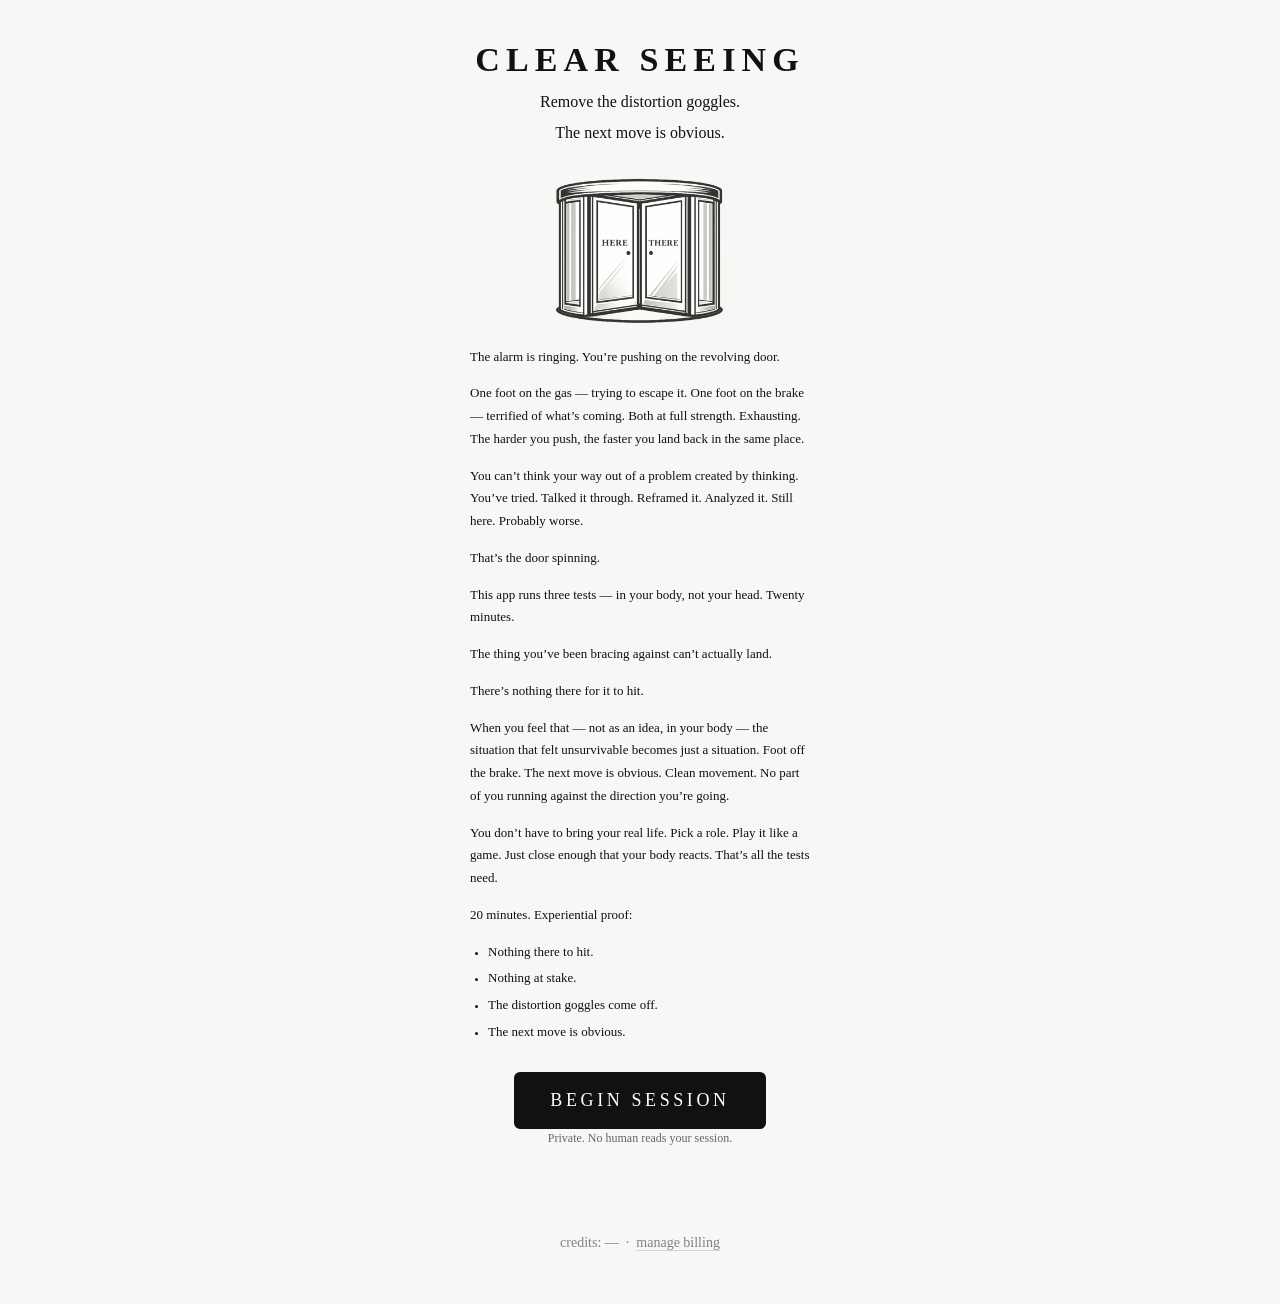
==== commit 4a8fea68: "Update landing page text and button order for a clearer user experience Replaces existing landing pa" ====
--- a/templates/index.html
+++ b/templates/index.html
@@ -23,17 +23,26 @@
             <img src="/static/assets/revolving-door.png" class="door-image" alt="Revolving door">
 
             <div class="landing-body">
-                <p>You&rsquo;ve been running this for a while.</p>
-                <p>The situation. The verdict underneath it &mdash; what it says about you. The loop: fix it, flee it, figure it out. Still here. Probably worse.</p>
-                <p>That&rsquo;s not a thinking problem. You&rsquo;ve done the thinking. The thinking is the loop.</p>
-                <p>This app runs three tests &mdash; in your body, not your head. They take about twenty minutes. You don&rsquo;t need to believe anything or understand anything first.</p>
-                <p>What you&rsquo;ll find: the verdict your nervous system has been bracing against can&rsquo;t actually land. There&rsquo;s nothing there for it to hit. And when you feel that &mdash; not as an idea, in your body &mdash; the situation that looked unsurvivable becomes just a situation. The next move becomes obvious.</p>
-                <p>You either feel the result or you don&rsquo;t. If you do &mdash; it&rsquo;s immediate. If you don&rsquo;t &mdash; come back when something is live.</p>
-                <p>Works best when something is actually charged. The thing that won&rsquo;t leave you alone.</p>
+                <p>The alarm is ringing. You&rsquo;re pushing on the revolving door.</p>
+                <p>One foot on the gas &mdash; trying to escape it. One foot on the brake &mdash; terrified of what&rsquo;s coming. Both at full strength. Exhausting. The harder you push, the faster you land back in the same place.</p>
+                <p>You can&rsquo;t think your way out of a problem created by thinking. You&rsquo;ve tried. Talked it through. Reframed it. Analyzed it. Still here. Probably worse.</p>
+                <p>That&rsquo;s the door spinning.</p>
+                <p>This app runs three tests &mdash; in your body, not your head. Twenty minutes.</p>
+                <p>The thing you&rsquo;ve been bracing against can&rsquo;t actually land.</p>
+                <p>There&rsquo;s nothing there for it to hit.</p>
+                <p>When you feel that &mdash; not as an idea, in your body &mdash; the situation that felt unsurvivable becomes just a situation. Foot off the brake. The next move is obvious. Clean movement. No part of you running against the direction you&rsquo;re going.</p>
+                <p>You don&rsquo;t have to bring your real life. Pick a role. Play it like a game. Just close enough that your body reacts. That&rsquo;s all the tests need.</p>
+                <p>20 minutes. Experiential proof:</p>
+                <ul class="nightmare-list">
+                    <li>Nothing there to hit.</li>
+                    <li>Nothing at stake.</li>
+                    <li>The distortion goggles come off.</li>
+                    <li>The next move is obvious.</li>
+                </ul>
             </div>
 
+            <button id="start-btn" onclick="startSession()">BEGIN SESSION</button>
             <p class="landing-prereq">Private. No human reads your session.</p>
-            <button id="start-btn" onclick="startSession()">BEGIN SESSION</button>
         </div>
     </div>
 
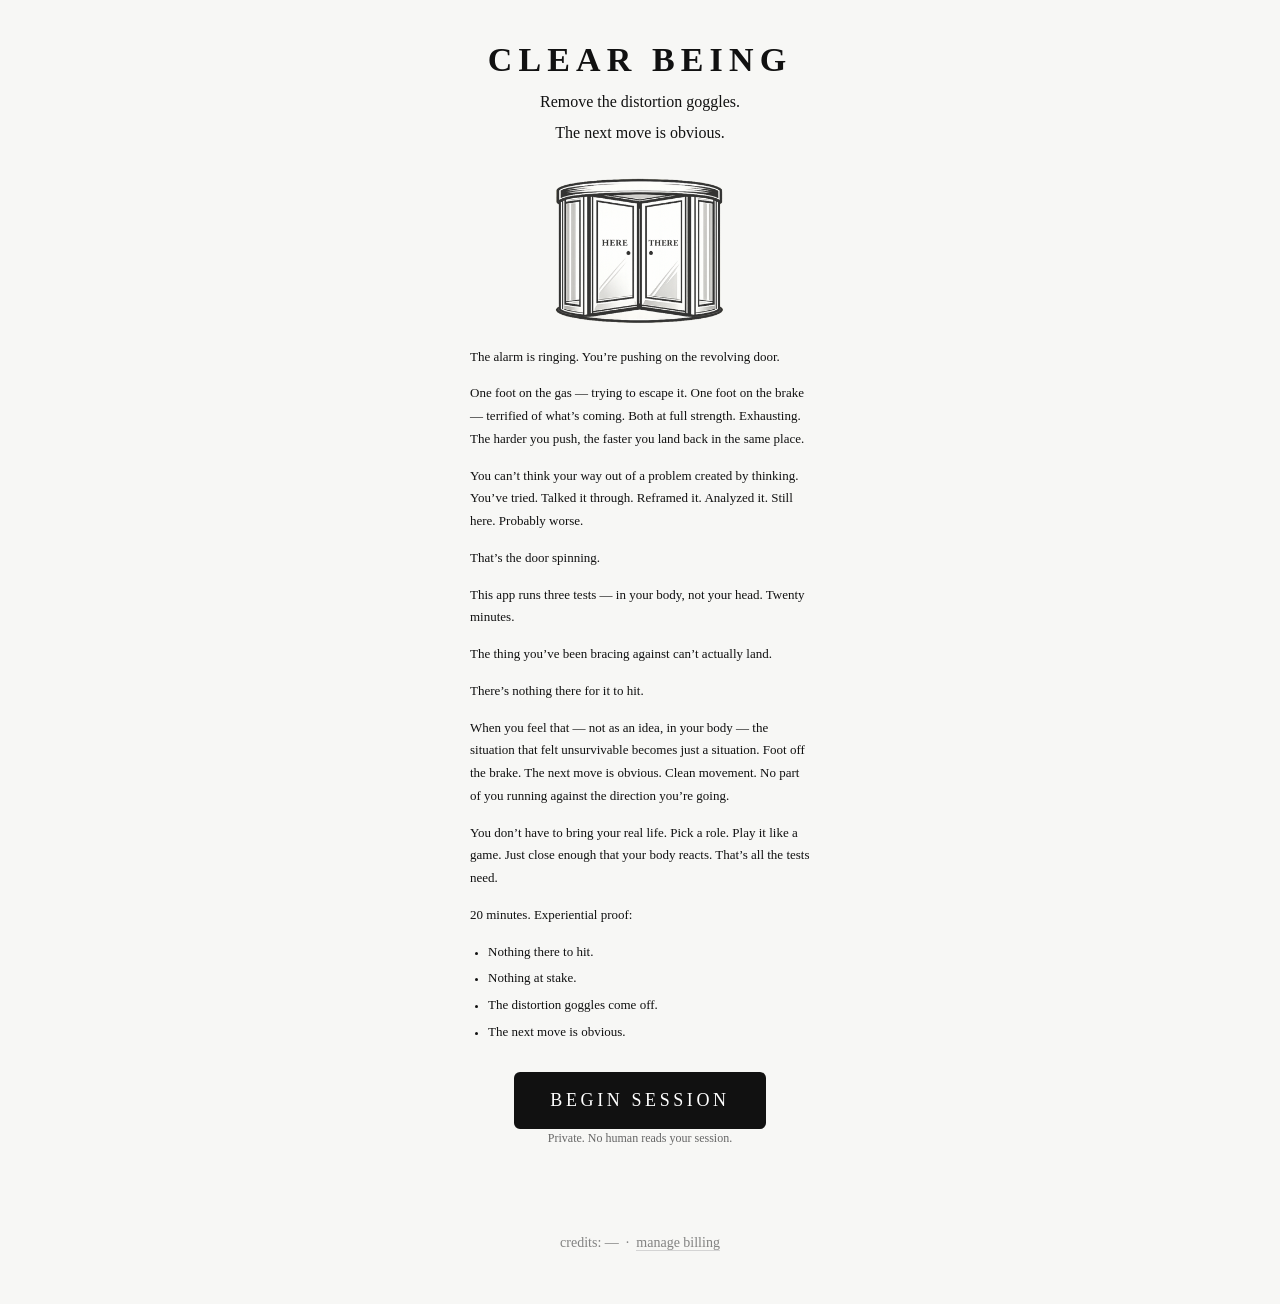
==== commit f3b1421d: "Update app name and related references across the project Replace all occurrences of "Clear Seeing" " ====
--- a/templates/index.html
+++ b/templates/index.html
@@ -3,7 +3,7 @@
 <head>
     <meta charset="UTF-8" />
     <meta name="viewport" content="width=device-width, initial-scale=1.0" />
-    <title>Clear Seeing</title>
+    <title>Clear Being</title>
     <link rel="stylesheet" href="/static/style.css?v=13" />
 </head>
 <body>
@@ -13,7 +13,7 @@
     <!-- LANDING SCREEN -->
     <div id="landing-screen">
         <div class="landing-inner">
-            <h1 class="logo">CLEAR SEEING</h1>
+            <h1 class="logo">CLEAR BEING</h1>
 
             <div class="headline">
                 <p>Remove the distortion goggles.</p>
@@ -49,7 +49,7 @@
     <!-- ORIENTATION SCREEN — card selection -->
     <div id="orientation-screen" style="display:none;">
         <div class="card-select-inner">
-            <div class="session-logo">CLEAR SEEING</div>
+            <div class="session-logo">CLEAR BEING</div>
             <div class="session-divider"></div>
             <p class="card-select-title">Pick one that feels closest</p>
             <p class="card-select-sub">You don&rsquo;t need it to be true. Just real enough so we can run the test.</p>
@@ -129,7 +129,7 @@
     <!-- CHAT AREA -->
     <div id="chat-area" style="display:none;">
         <div id="chat-header">
-            <div class="session-logo">CLEAR SEEING</div>
+            <div class="session-logo">CLEAR BEING</div>
             <div class="session-divider"></div>
         </div>
         <div id="chat-intro"></div>
